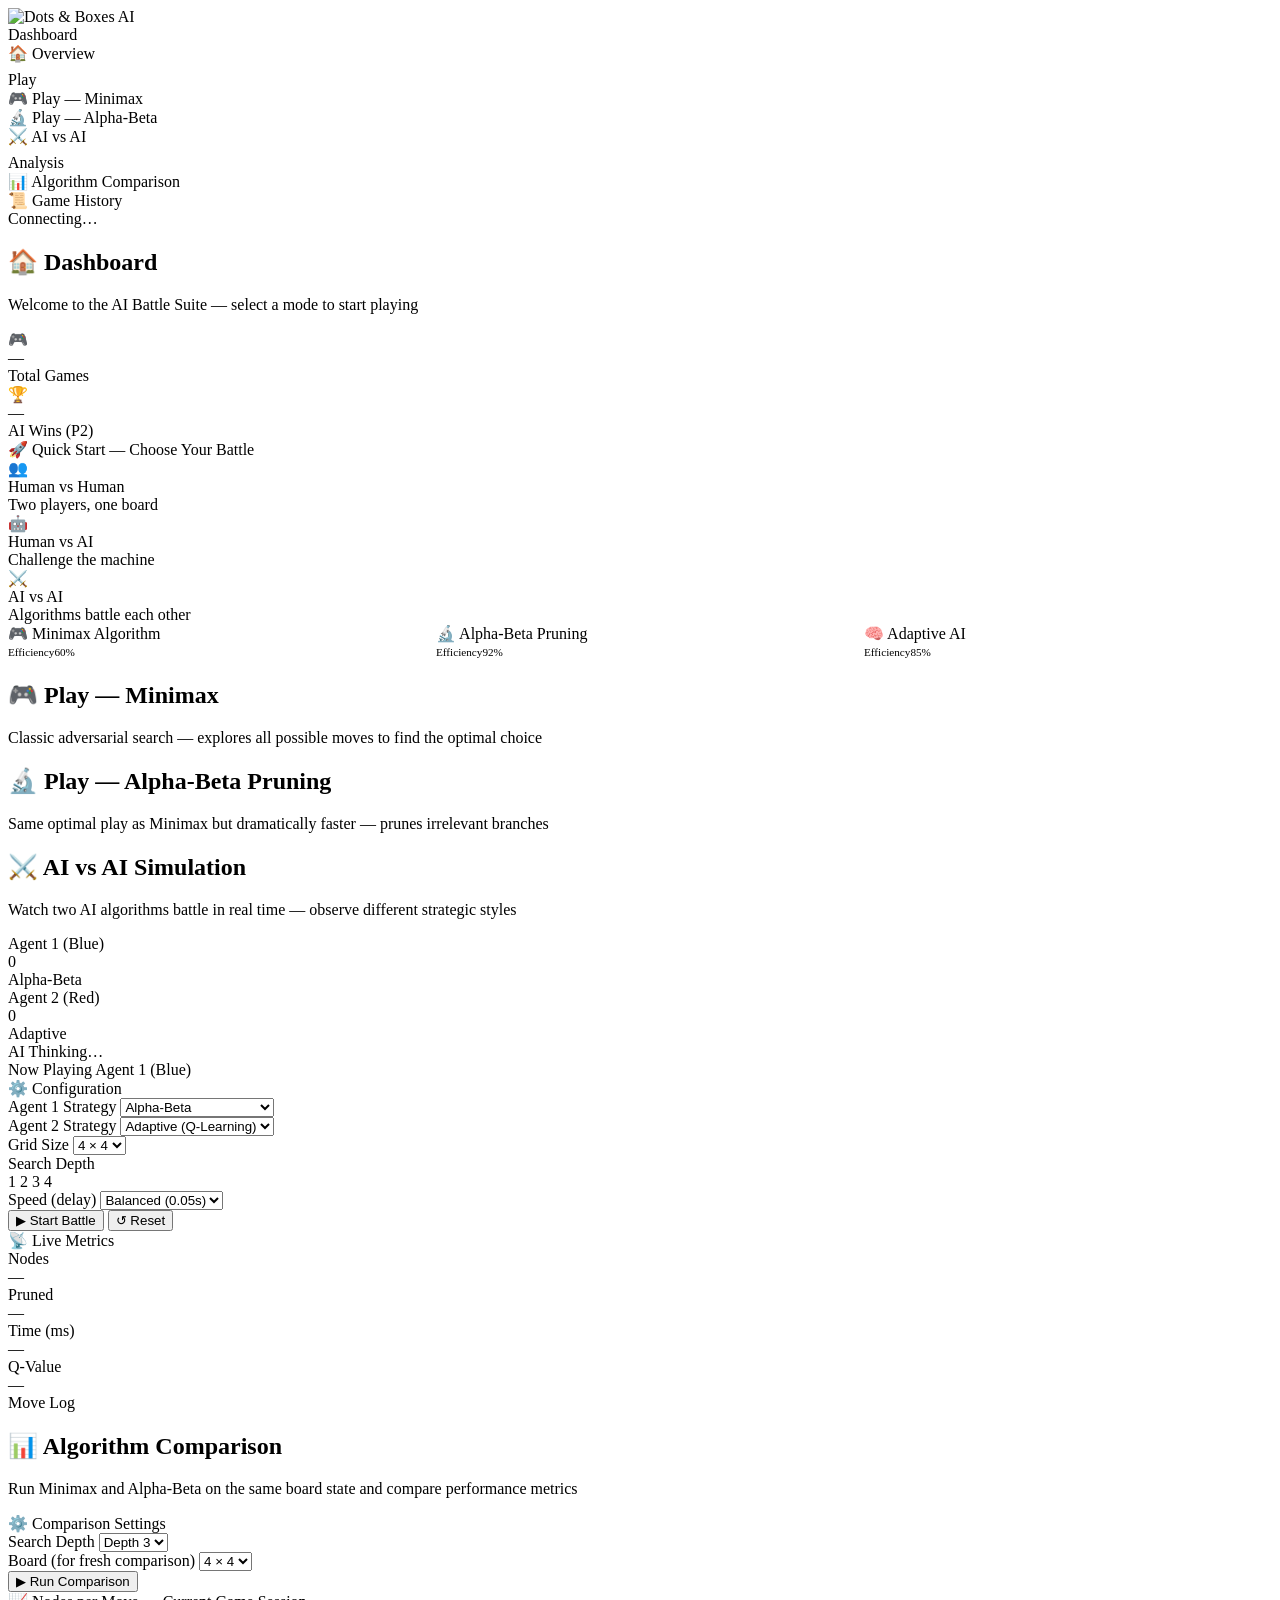
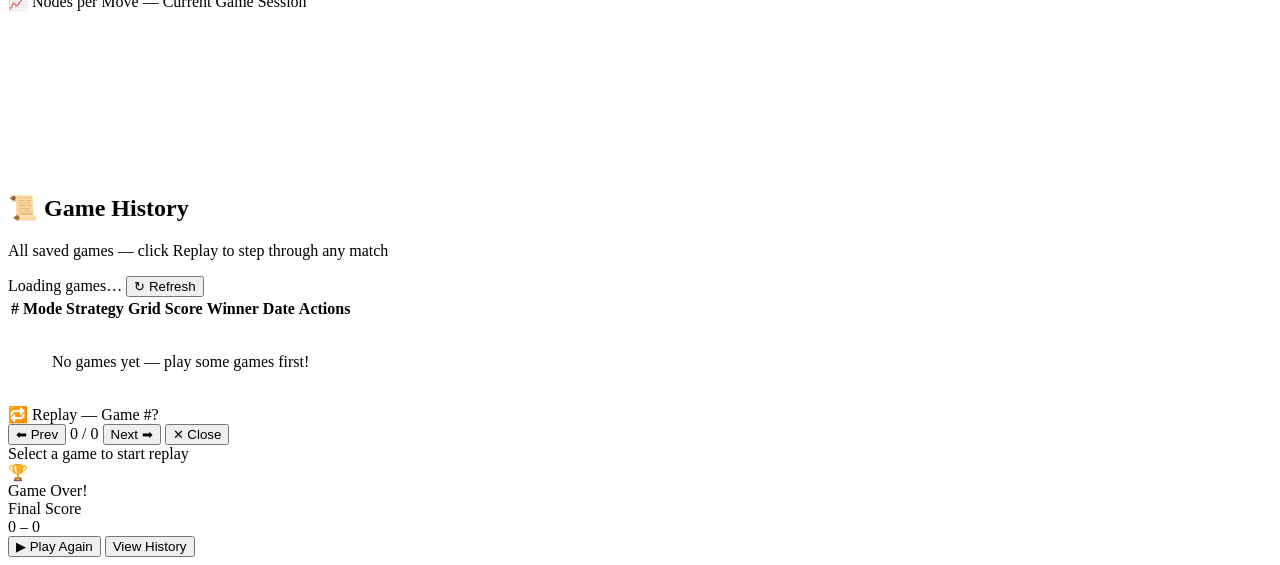
==== frontend/index.html @ f0a5c225 "Accelerate AI versus AI turns" ====
<!DOCTYPE html>
<html lang="en">
<head>
  <meta charset="UTF-8">
  <meta name="viewport" content="width=device-width, initial-scale=1.0">
  <title>AI Battle Suite — Dots &amp; Boxes</title>
  <meta name="description" content="Play Dots and Boxes against Minimax, Alpha-Beta, and self-learning Adaptive AI. Compare algorithms in real time with visual charts and analytics.">
  <link rel="preconnect" href="https://fonts.googleapis.com">
  <link rel="preconnect" href="https://fonts.gstatic.com" crossorigin>
  <link href="https://fonts.googleapis.com/css2?family=Inter:wght@400;500;600;700;800;900&display=swap" rel="stylesheet">
  <link rel="stylesheet" href="/styles.css">
  <script src="https://cdn.jsdelivr.net/npm/chart.js@4.4.0/dist/chart.umd.min.js"></script>
</head>
<body>

<div class="app">

  <!-- ═══════════════════════ SIDEBAR ═══════════════════════ -->
  <nav class="sidebar" id="sidebar">

    <div class="sidebar-brand">
      <img src="/assets/logo.png" alt="Dots & Boxes AI" class="brand-logo" />
    </div>

    <div class="sidebar-nav">
      <div class="nav-section-label">Dashboard</div>
      <div class="nav-item active" data-section="dashboard" id="nav-dashboard">
        <span class="nav-icon">🏠</span>
        <span class="nav-label">Overview</span>
      </div>

      <div class="nav-section-label" style="margin-top:0.5rem;">Play</div>
      <div class="nav-item" data-section="play-minimax" id="nav-play-minimax">
        <span class="nav-icon">🎮</span>
        <span class="nav-label">Play — Minimax</span>
      </div>
      <div class="nav-item" data-section="play-alphabeta" id="nav-play-alphabeta">
        <span class="nav-icon">🔬</span>
        <span class="nav-label">Play — Alpha-Beta</span>
      </div>
      <div class="nav-item" data-section="aivai" id="nav-aivai">
        <span class="nav-icon">⚔️</span>
        <span class="nav-label">AI vs AI</span>
      </div>

      <div class="nav-section-label" style="margin-top:0.5rem;">Analysis</div>
      <div class="nav-item" data-section="comparison" id="nav-comparison">
        <span class="nav-icon">📊</span>
        <span class="nav-label">Algorithm Comparison</span>
      </div>

      <div class="nav-item" data-section="history" id="nav-history">
        <span class="nav-icon">📜</span>
        <span class="nav-label">Game History</span>
      </div>
    </div>

    <div class="sidebar-footer">
      <div class="conn-status">
        <span class="conn-dot" id="conn-dot"></span>
        <span id="conn-label">Connecting…</span>
      </div>
    </div>
  </nav>

  <!-- ═══════════════════════ MAIN ═══════════════════════════ -->
  <main class="main">

    <!-- ─────────────── DASHBOARD ─────────────────────────── -->
    <section class="page active" id="section-dashboard">
      <div class="page-header">
        <h1 class="page-title"><span class="title-icon">🏠</span> Dashboard</h1>
        <p class="page-sub">Welcome to the AI Battle Suite — select a mode to start playing</p>
      </div>

      <!-- Stats row -->
      <div class="stats-grid" id="dash-stats-grid">
        <div class="stat-card blue">
          <div class="stat-card-icon">🎮</div>
          <div class="stat-card-value" id="stat-total-games">—</div>
          <div class="stat-card-label">Total Games</div>
        </div>
        <div class="stat-card red">
          <div class="stat-card-icon">🏆</div>
          <div class="stat-card-value" id="stat-ai-wins">—</div>
          <div class="stat-card-label">AI Wins (P2)</div>
        </div>
        <!-- AI Learning stats removed from UI per requirements yet preserved in backend -->
      </div>

      <!-- Quick-start mode cards -->
      <div class="card">
        <div class="card-header">
          <span class="card-title">🚀 Quick Start — Choose Your Battle</span>
        </div>
        <div class="card-body">
          <div class="mode-selector" style="grid-template-columns: repeat(3,1fr);">
            <div class="mode-card" id="qs-hvh" onclick="App.quickStart('hvh')">
              <div class="mode-card-icon">👥</div>
              <div class="mode-card-title">Human vs Human</div>
              <div class="mode-card-sub">Two players, one board</div>
            </div>
            <div class="mode-card" id="qs-hvai" onclick="App.quickStart('hvai')">
              <div class="mode-card-icon">🤖</div>
              <div class="mode-card-title">Human vs AI</div>
              <div class="mode-card-sub">Challenge the machine</div>
            </div>
            <div class="mode-card" id="qs-aivai" onclick="App.quickStart('aivai')">
              <div class="mode-card-icon">⚔️</div>
              <div class="mode-card-title">AI vs AI</div>
              <div class="mode-card-sub">Algorithms battle each other</div>
            </div>
          </div>
        </div>
      </div>

      <!-- Algorithm info cards -->
      <div style="display:grid;grid-template-columns:1fr 1fr 1fr;gap:1.25rem;">
        <div class="card">
          <div class="card-header">
            <span class="card-title" style="color:var(--blue-600);">🎮 Minimax Algorithm</span>
          </div>
          <div class="card-body" style="font-size:0.85rem;color:var(--text-muted);line-height:1.65;">
            <div class="progress-bar mt-2">
              <div class="progress-fill blue" style="width:60%"></div>
            </div>
            <div class="flex justify-between mt-1" style="font-size:0.7rem;color:var(--text-light);">
              <span>Efficiency</span><span>60%</span>
            </div>
          </div>
        </div>
        <div class="card">
          <div class="card-header">
            <span class="card-title" style="color:var(--red-600);">🔬 Alpha-Beta Pruning</span>
          </div>
          <div class="card-body" style="font-size:0.85rem;color:var(--text-muted);line-height:1.65;">
            <div class="progress-bar mt-2">
              <div class="progress-fill red" style="width:92%"></div>
            </div>
            <div class="flex justify-between mt-1" style="font-size:0.7rem;color:var(--text-light);">
              <span>Efficiency</span><span>92%</span>
            </div>
          </div>
        </div>
        <div class="card">
          <div class="card-header">
            <span class="card-title" style="color:var(--purple-500);">🧠 Adaptive AI</span>
          </div>
          <div class="card-body" style="font-size:0.85rem;color:var(--text-muted);line-height:1.65;">
            <div class="progress-bar mt-2">
              <div class="progress-fill purple" style="width:85%"></div>
            </div>
            <div class="flex justify-between mt-1" style="font-size:0.7rem;color:var(--text-light);">
              <span>Efficiency</span><span>85%</span>
            </div>
          </div>
        </div>
      </div>
    </section>

    <!-- ─────────────── PLAY — MINIMAX ─────────────────────── -->
    <section class="page" id="section-play-minimax">
      <div class="page-header">
        <h1 class="page-title"><span class="title-icon">🎮</span> Play — Minimax</h1>
        <p class="page-sub">Classic adversarial search — explores all possible moves to find the optimal choice</p>
      </div>
      <div id="play-mm-root" data-strategy="minimax"></div>
    </section>

    <!-- ─────────────── PLAY — ALPHA-BETA ──────────────────── -->
    <section class="page" id="section-play-alphabeta">
      <div class="page-header">
        <h1 class="page-title"><span class="title-icon">🔬</span> Play — Alpha-Beta Pruning</h1>
        <p class="page-sub">Same optimal play as Minimax but dramatically faster — prunes irrelevant branches</p>
      </div>
      <div id="play-ab-root" data-strategy="alphabeta"></div>
    </section>

    <!-- ─────────────── AI vs AI ───────────────────────────── -->
    <section class="page" id="section-aivai">
      <div class="page-header">
        <h1 class="page-title"><span class="title-icon">⚔️</span> AI vs AI Simulation</h1>
        <p class="page-sub">Watch two AI algorithms battle in real time — observe different strategic styles</p>
      </div>

      <div class="aivai-layout">
        <!-- Left: board + agent display -->
        <div class="flex flex-col gap-1" style="gap:1rem;">
          <!-- Agent cards -->
          <div class="aivai-agents">
            <div class="agent-card agent1">
              <div class="agent-name">Agent 1 (Blue)</div>
              <div class="agent-score" id="aivai-score1">0</div>
              <div class="agent-strategy" id="aivai-strat1">Alpha-Beta</div>
            </div>
            <div class="agent-card agent2">
              <div class="agent-name">Agent 2 (Red)</div>
              <div class="agent-score" id="aivai-score2">0</div>
              <div class="agent-strategy" id="aivai-strat2">Adaptive</div>
            </div>
          </div>

          <!-- Board -->
          <div class="card board-card" id="aivai-board-card">
            <div class="board-overlay" id="aivai-board-overlay">
              <div class="thinking-spinner">
                <div class="spinner-ring"></div>
                <div class="thinking-text">AI Thinking…</div>
              </div>
            </div>
            <div id="aivai-grid" class="grid"></div>
          </div>

          <!-- Turn badge -->
          <div class="score-bar" style="justify-content:center;gap:1rem;">
            <span class="turn-label">Now Playing</span>
            <span class="turn-pill p1" id="aivai-turn-pill">Agent 1 (Blue)</span>
          </div>
        </div>

        <!-- Right: controls + metrics -->
        <div class="controls-panel">
          <div class="card">
            <div class="card-header"><span class="card-title">⚙️ Configuration</span></div>
            <div class="card-body flex flex-col gap-2" style="gap:0.85rem;">
              <div class="form-group">
                <label class="form-label">Agent 1 Strategy</label>
                <select class="select-ctrl" id="aivai-strat1-sel">
                  <option value="minimax">Minimax</option>
                  <option value="alphabeta" selected>Alpha-Beta</option>
                  <option value="adaptive">Adaptive (Q-Learning)</option>
                </select>
              </div>
              <div class="form-group">
                <label class="form-label">Agent 2 Strategy</label>
                <select class="select-ctrl" id="aivai-strat2-sel">
                  <option value="minimax">Minimax</option>
                  <option value="alphabeta">Alpha-Beta</option>
                  <option value="adaptive" selected>Adaptive (Q-Learning)</option>
                </select>
              </div>
              <div class="form-group">
                <label class="form-label">Grid Size</label>
                <select class="select-ctrl" id="aivai-grid-size">
                  <option value="3">3 × 3</option>
                  <option value="4" selected>4 × 4</option>
                  <option value="5">5 × 5</option>
                  <option value="6">6 × 6</option>
                </select>
              </div>
              <div class="form-group">
                <label class="form-label">Search Depth</label>
                <div class="diff-pills" id="aivai-depth-pills">
                  <span class="diff-pill active" data-val="1">1</span>
                  <span class="diff-pill" data-val="2">2</span>
                  <span class="diff-pill" data-val="3">3</span>
                  <span class="diff-pill" data-val="4">4</span>
                </div>
              </div>
              <div class="form-group">
                <label class="form-label">Speed (delay)</label>
                <select class="select-ctrl" id="aivai-delay">
                  <option value="0.01">Instant (0.01s)</option>
                  <option value="0.03">Fast (0.03s)</option>
                  <option value="0.05" selected>Balanced (0.05s)</option>
                  <option value="0.1">Smooth (0.1s)</option>
                  <option value="0.2">Slow (0.2s)</option>
                </select>
              </div>
              <div class="flex gap-1" style="gap:0.65rem;flex-wrap:wrap;">
                <button class="btn btn-blue btn-full" id="btn-aivai-start">▶ Start Battle</button>
                <button class="btn btn-ghost btn-sm" id="btn-aivai-reset">↺ Reset</button>
              </div>
            </div>
          </div>

          <!-- Live metrics -->
          <div class="card">
            <div class="card-header"><span class="card-title">📡 Live Metrics</span></div>
            <div class="card-body">
              <div class="metrics-grid">
                <div class="metric-tile">
                  <div class="metric-tile-label">Nodes</div>
                  <div class="metric-tile-value blue" id="aivai-nodes">—</div>
                </div>
                <div class="metric-tile">
                  <div class="metric-tile-label">Pruned</div>
                  <div class="metric-tile-value red" id="aivai-pruned">—</div>
                </div>
                <div class="metric-tile">
                  <div class="metric-tile-label">Time (ms)</div>
                  <div class="metric-tile-value purple" id="aivai-time">—</div>
                </div>
                <div class="metric-tile">
                  <div class="metric-tile-label">Q-Value</div>
                  <div class="metric-tile-value green" id="aivai-qval">—</div>
                </div>
              </div>
              <div class="mt-2">
                <div class="metric-tile-label mt-1" style="margin-bottom:0.4rem;">Move Log</div>
                <div class="log-box" id="aivai-log"></div>
              </div>
            </div>
          </div>
        </div>
      </div>
    </section>

    <!-- ─────────────── ALGORITHM COMPARISON ──────────────── -->
    <section class="page" id="section-comparison">
      <div class="page-header">
        <h1 class="page-title"><span class="title-icon">📊</span> Algorithm Comparison</h1>
        <p class="page-sub">Run Minimax and Alpha-Beta on the same board state and compare performance metrics</p>
      </div>

      <div class="comparison-layout">
        <!-- Controls -->
        <div class="card">
          <div class="card-header"><span class="card-title">⚙️ Comparison Settings</span></div>
          <div class="card-body">
            <div class="form-row" style="align-items:flex-end;gap:1rem;flex-wrap:wrap;">
              <div class="form-group" style="min-width:180px;">
                <label class="form-label">Search Depth</label>
                <select class="select-ctrl" id="cmp-depth">
                  <option value="2">Depth 2</option>
                  <option value="3" selected>Depth 3</option>
                  <option value="4">Depth 4</option>
                  <option value="5">Depth 5</option>
                </select>
              </div>
              <div class="form-group" style="min-width:180px;">
                <label class="form-label">Board (for fresh comparison)</label>
                <select class="select-ctrl" id="cmp-grid">
                  <option value="3">3 × 3</option>
                  <option value="4" selected>4 × 4</option>
                  <option value="5">5 × 5</option>
                  <option value="6">6 × 6</option>
                </select>
              </div>
              <button class="btn btn-blue" id="btn-run-comparison" style="flex-shrink:0;">
                ▶ Run Comparison
              </button>
            </div>
          </div>
        </div>

        <!-- Result cards -->
        <div class="cmp-cards" id="cmp-result" style="display:none;">
          <div class="card cmp-card" id="cmp-mm-card">
            <div class="card-body">
              <div class="cmp-algo-name mm">🎮 Minimax</div>
              <div class="stat-row">
                <span class="stat-label">Nodes Explored</span>
                <span class="stat-value highlight-blue" id="cmp-mm-nodes">—</span>
              </div>
              <div class="stat-row">
                <span class="stat-label">Execution Time</span>
                <span class="stat-value" id="cmp-mm-time">—</span>
              </div>
              <div class="stat-row">
                <span class="stat-label">Branches Pruned</span>
                <span class="stat-value" id="cmp-mm-pruned">—</span>
              </div>
              <div class="stat-row">
                <span class="stat-label">Best Move</span>
                <span class="stat-value" id="cmp-mm-move">—</span>
              </div>
              <div class="stat-row">
                <span class="stat-label">Score</span>
                <span class="stat-value" id="cmp-mm-score">—</span>
              </div>
            </div>
          </div>

          <div class="savings-badge">
            <div class="savings-pct" id="saving-pct">0%</div>
            <div class="savings-label">Nodes Saved<br>by Pruning</div>
            <div style="margin-top:0.5rem;font-size:0.75rem;color:var(--text-muted);text-align:center;">
              Speedup: <strong id="cmp-speedup">—×</strong>
            </div>
          </div>

          <div class="card cmp-card" id="cmp-ab-card">
            <div class="card-body">
              <div class="cmp-algo-name ab">🔬 Alpha-Beta</div>
              <div class="stat-row">
                <span class="stat-label">Nodes Explored</span>
                <span class="stat-value highlight-red" id="cmp-ab-nodes">—</span>
              </div>
              <div class="stat-row">
                <span class="stat-label">Execution Time</span>
                <span class="stat-value" id="cmp-ab-time">—</span>
              </div>
              <div class="stat-row">
                <span class="stat-label">Branches Pruned</span>
                <span class="stat-value highlight-green" id="cmp-ab-pruned">—</span>
              </div>
              <div class="stat-row">
                <span class="stat-label">Best Move</span>
                <span class="stat-value" id="cmp-ab-move">—</span>
              </div>
              <div class="stat-row">
                <span class="stat-label">Score</span>
                <span class="stat-value" id="cmp-ab-score">—</span>
              </div>
            </div>
          </div>
        </div>

        <!-- Charts -->
        <div class="chart-grid" id="cmp-charts" style="display:none;">
          <div class="card chart-card">
            <div class="chart-title">🔢 Nodes Explored</div>
            <canvas id="chart-nodes" height="200"></canvas>
          </div>
          <div class="card chart-card">
            <div class="chart-title">⏱ Execution Time (s)</div>
            <canvas id="chart-time" height="200"></canvas>
          </div>
        </div>

        <!-- Running history -->
        <div class="card chart-card chart-full" id="history-chart-wrap">
          <div class="chart-title">📈 Nodes per Move — Current Game Session</div>
          <canvas id="chart-history" height="160"></canvas>
        </div>
      </div>
    </section>

    <!-- AI Learning runs silently in the backend — no frontend section -->

    <!-- ─────────────── HISTORY ────────────────────────────── -->
    <section class="page" id="section-history">
      <div class="page-header">
        <h1 class="page-title"><span class="title-icon">📜</span> Game History</h1>
        <p class="page-sub">All saved games — click Replay to step through any match</p>
      </div>

      <div class="history-layout">
        <div class="flex items-center justify-between">
          <span class="text-muted text-sm" id="history-count">Loading games…</span>
          <button class="btn btn-outline-blue btn-sm" id="btn-refresh-history">↻ Refresh</button>
        </div>

        <div class="card table-wrap">
          <table>
            <thead>
              <tr>
                <th>#</th>
                <th>Mode</th>
                <th>Strategy</th>
                <th>Grid</th>
                <th>Score</th>
                <th>Winner</th>
                <th>Date</th>
                <th>Actions</th>
              </tr>
            </thead>
            <tbody id="history-body">
              <tr>
                <td colspan="8" style="text-align:center;color:var(--text-muted);padding:2rem;">
                  No games yet — play some games first!
                </td>
              </tr>
            </tbody>
          </table>
        </div>

        <!-- Replay panel -->
        <div class="card replay-panel" id="replay-panel">
          <div class="card-header">
            <span class="card-title">🔁 Replay — Game #<span id="replay-game-id">?</span></span>
            <div class="replay-controls">
              <button class="btn btn-sm" id="btn-replay-prev">⬅ Prev</button>
              <span class="replay-step-info" id="replay-step-info">0 / 0</span>
              <button class="btn btn-sm" id="btn-replay-next">Next ➡</button>
              <button class="btn btn-ghost btn-sm" id="btn-replay-close">✕ Close</button>
            </div>
          </div>
          <div class="card-body flex flex-col" style="gap:1rem;">
            <div style="display:flex;justify-content:center;">
              <div id="replay-grid" class="grid"></div>
            </div>
            <div class="replay-move-info" id="replay-move-info">Select a game to start replay</div>
          </div>
        </div>
      </div>
    </section>

  </main><!-- /main -->

</div><!-- /app -->

<!-- ═══════════════════════ GAME OVER MODAL ═════════════════ -->
<div class="modal-overlay" id="modal-gameover" role="dialog" aria-modal="true">
  <div class="modal-box">
    <div class="modal-icon" id="modal-icon">🏆</div>
    <div class="modal-title" id="modal-title">Game Over!</div>
    <div class="modal-sub" id="modal-sub">Final Score</div>
    <div class="modal-score-display">
      <span class="modal-score-p1" id="modal-p1-score">0</span>
      <span class="modal-score-sep">–</span>
      <span class="modal-score-p2" id="modal-p2-score">0</span>
    </div>
    <div class="modal-actions">
      <button class="btn btn-blue" id="btn-modal-again">▶ Play Again</button>
      <button class="btn" id="btn-modal-history">View History</button>
    </div>
  </div>
</div>

<!-- ═══════════════════════ TOAST CONTAINER ════════════════ -->
<div class="toast-container" id="toast-container"></div>

<script src="/script.js"></script>
</body>
</html>
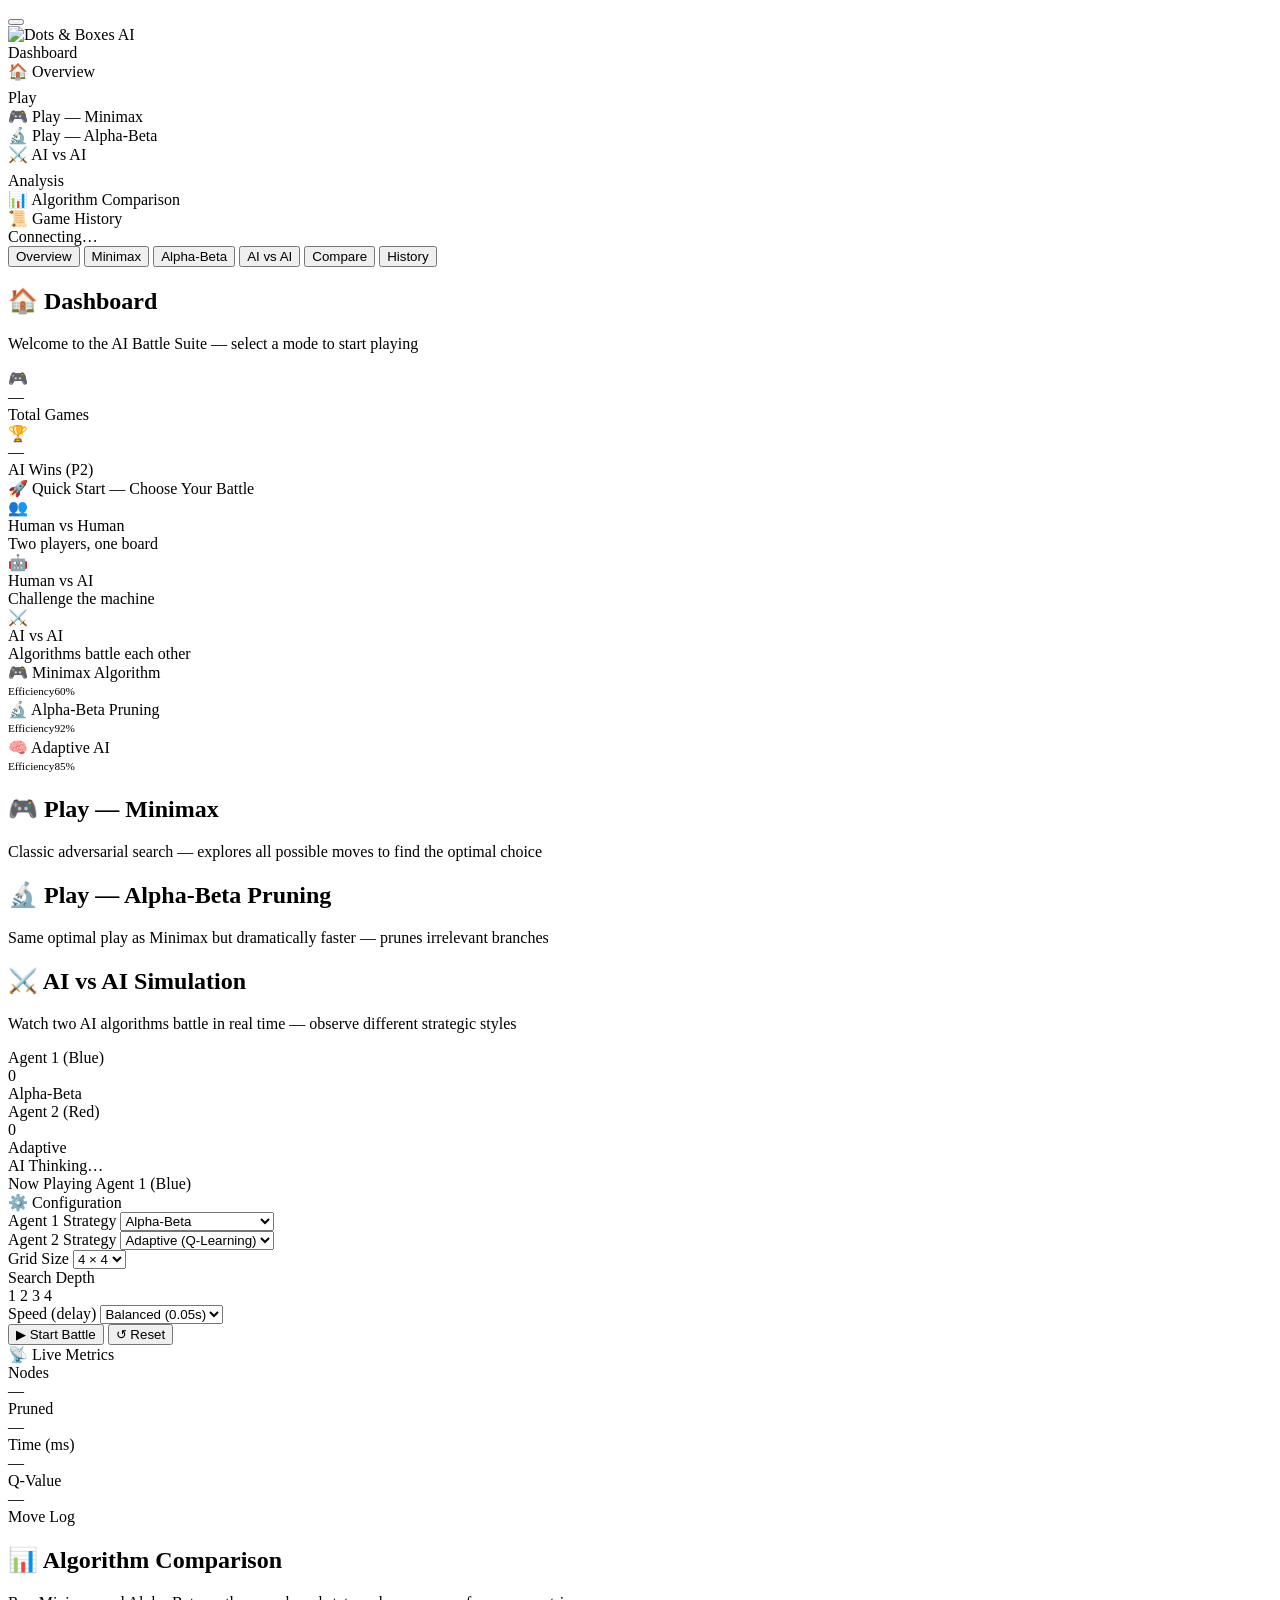
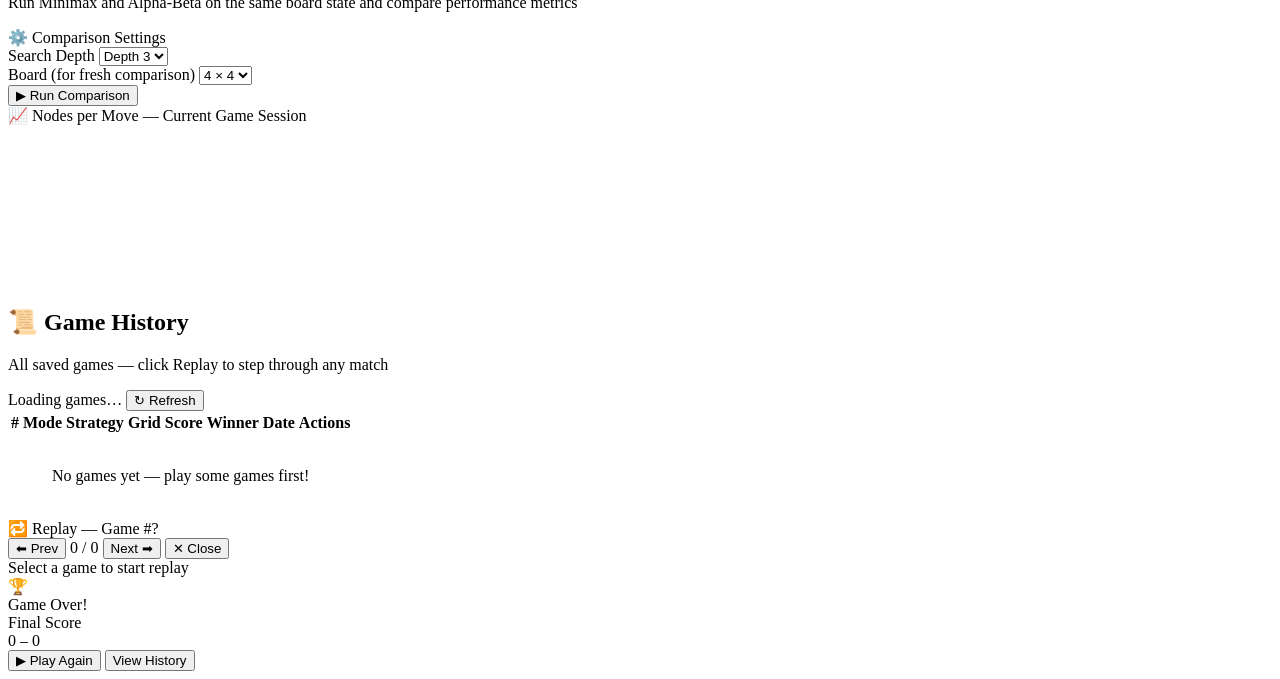
==== commit a9939125: "Improve mobile UX and reduce frontend polling load" ====
--- a/frontend/index.html
+++ b/frontend/index.html
@@ -13,6 +13,14 @@
 </head>
 <body>
 
+<button class="mobile-menu-btn" id="mobile-menu-btn" type="button" aria-label="Open navigation" aria-expanded="false" aria-controls="sidebar">
+  <span></span>
+  <span></span>
+  <span></span>
+</button>
+
+<div class="sidebar-backdrop" id="sidebar-backdrop" aria-hidden="true"></div>
+
 <div class="app">
 
   <!-- ═══════════════════════ SIDEBAR ═══════════════════════ -->
@@ -65,6 +73,14 @@
 
   <!-- ═══════════════════════ MAIN ═══════════════════════════ -->
   <main class="main">
+    <div class="mobile-tabs" id="mobile-tabs">
+      <button class="mobile-tab active" data-section="dashboard" type="button">Overview</button>
+      <button class="mobile-tab" data-section="play-minimax" type="button">Minimax</button>
+      <button class="mobile-tab" data-section="play-alphabeta" type="button">Alpha-Beta</button>
+      <button class="mobile-tab" data-section="aivai" type="button">AI vs AI</button>
+      <button class="mobile-tab" data-section="comparison" type="button">Compare</button>
+      <button class="mobile-tab" data-section="history" type="button">History</button>
+    </div>
 
     <!-- ─────────────── DASHBOARD ─────────────────────────── -->
     <section class="page active" id="section-dashboard">
@@ -94,7 +110,7 @@
           <span class="card-title">🚀 Quick Start — Choose Your Battle</span>
         </div>
         <div class="card-body">
-          <div class="mode-selector" style="grid-template-columns: repeat(3,1fr);">
+          <div class="mode-selector quick-start-grid">
             <div class="mode-card" id="qs-hvh" onclick="App.quickStart('hvh')">
               <div class="mode-card-icon">👥</div>
               <div class="mode-card-title">Human vs Human</div>
@@ -115,7 +131,7 @@
       </div>
 
       <!-- Algorithm info cards -->
-      <div style="display:grid;grid-template-columns:1fr 1fr 1fr;gap:1.25rem;">
+      <div class="dashboard-algo-grid">
         <div class="card">
           <div class="card-header">
             <span class="card-title" style="color:var(--blue-600);">🎮 Minimax Algorithm</span>
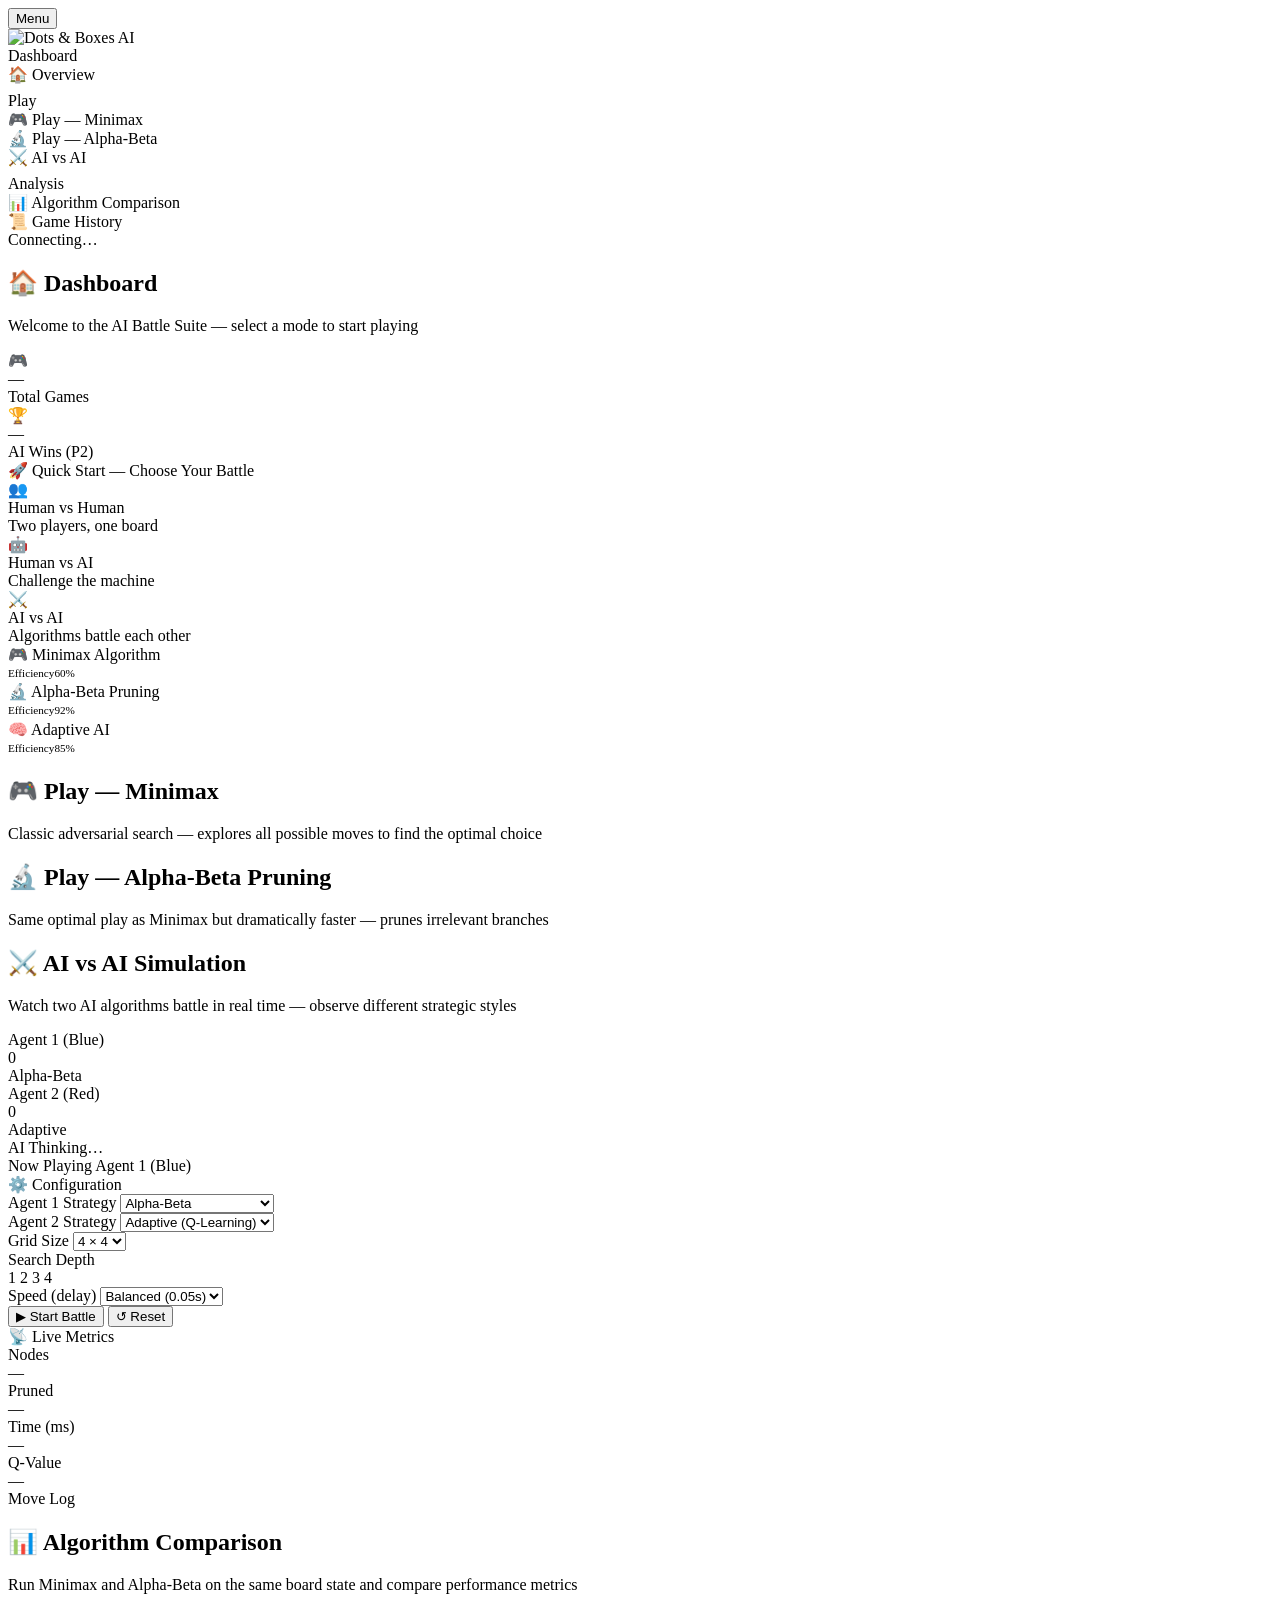
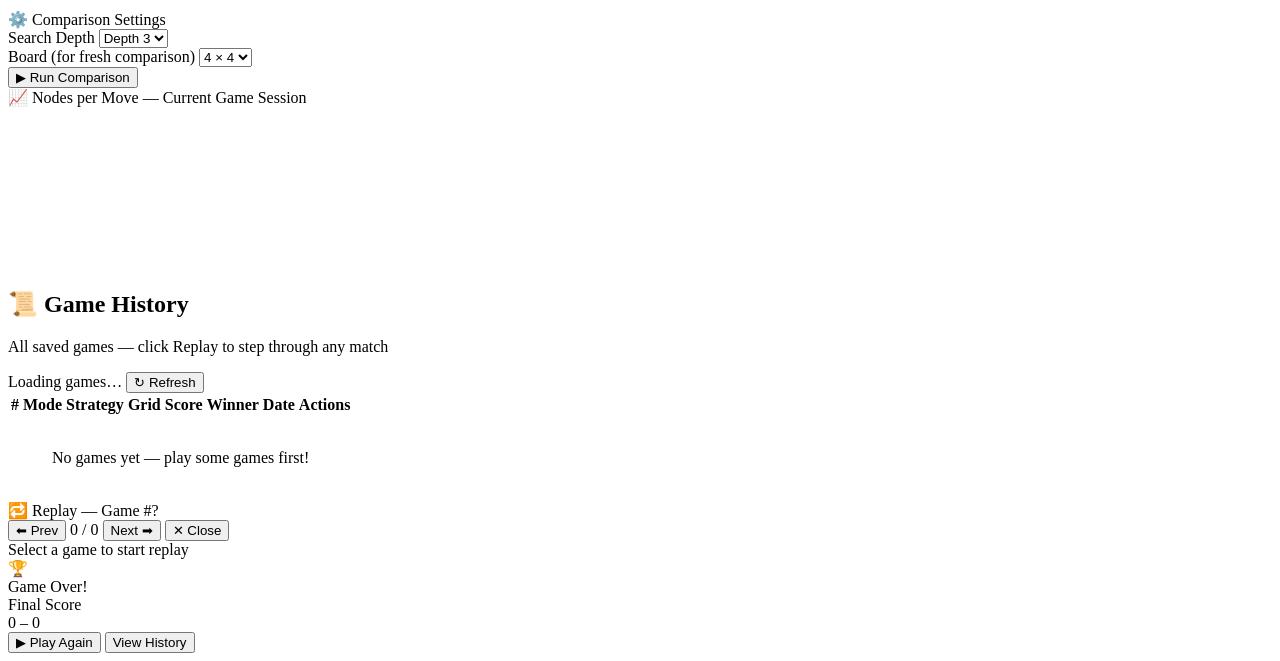
==== commit 6d803940: "Improve mobile menu flow and reduce move latency" ====
--- a/frontend/index.html
+++ b/frontend/index.html
@@ -14,6 +14,7 @@
 <body>
 
 <button class="mobile-menu-btn" id="mobile-menu-btn" type="button" aria-label="Open navigation" aria-expanded="false" aria-controls="sidebar">
+  <span class="mobile-menu-label">Menu</span>
   <span></span>
   <span></span>
   <span></span>
@@ -73,14 +74,6 @@
 
   <!-- ═══════════════════════ MAIN ═══════════════════════════ -->
   <main class="main">
-    <div class="mobile-tabs" id="mobile-tabs">
-      <button class="mobile-tab active" data-section="dashboard" type="button">Overview</button>
-      <button class="mobile-tab" data-section="play-minimax" type="button">Minimax</button>
-      <button class="mobile-tab" data-section="play-alphabeta" type="button">Alpha-Beta</button>
-      <button class="mobile-tab" data-section="aivai" type="button">AI vs AI</button>
-      <button class="mobile-tab" data-section="comparison" type="button">Compare</button>
-      <button class="mobile-tab" data-section="history" type="button">History</button>
-    </div>
 
     <!-- ─────────────── DASHBOARD ─────────────────────────── -->
     <section class="page active" id="section-dashboard">
